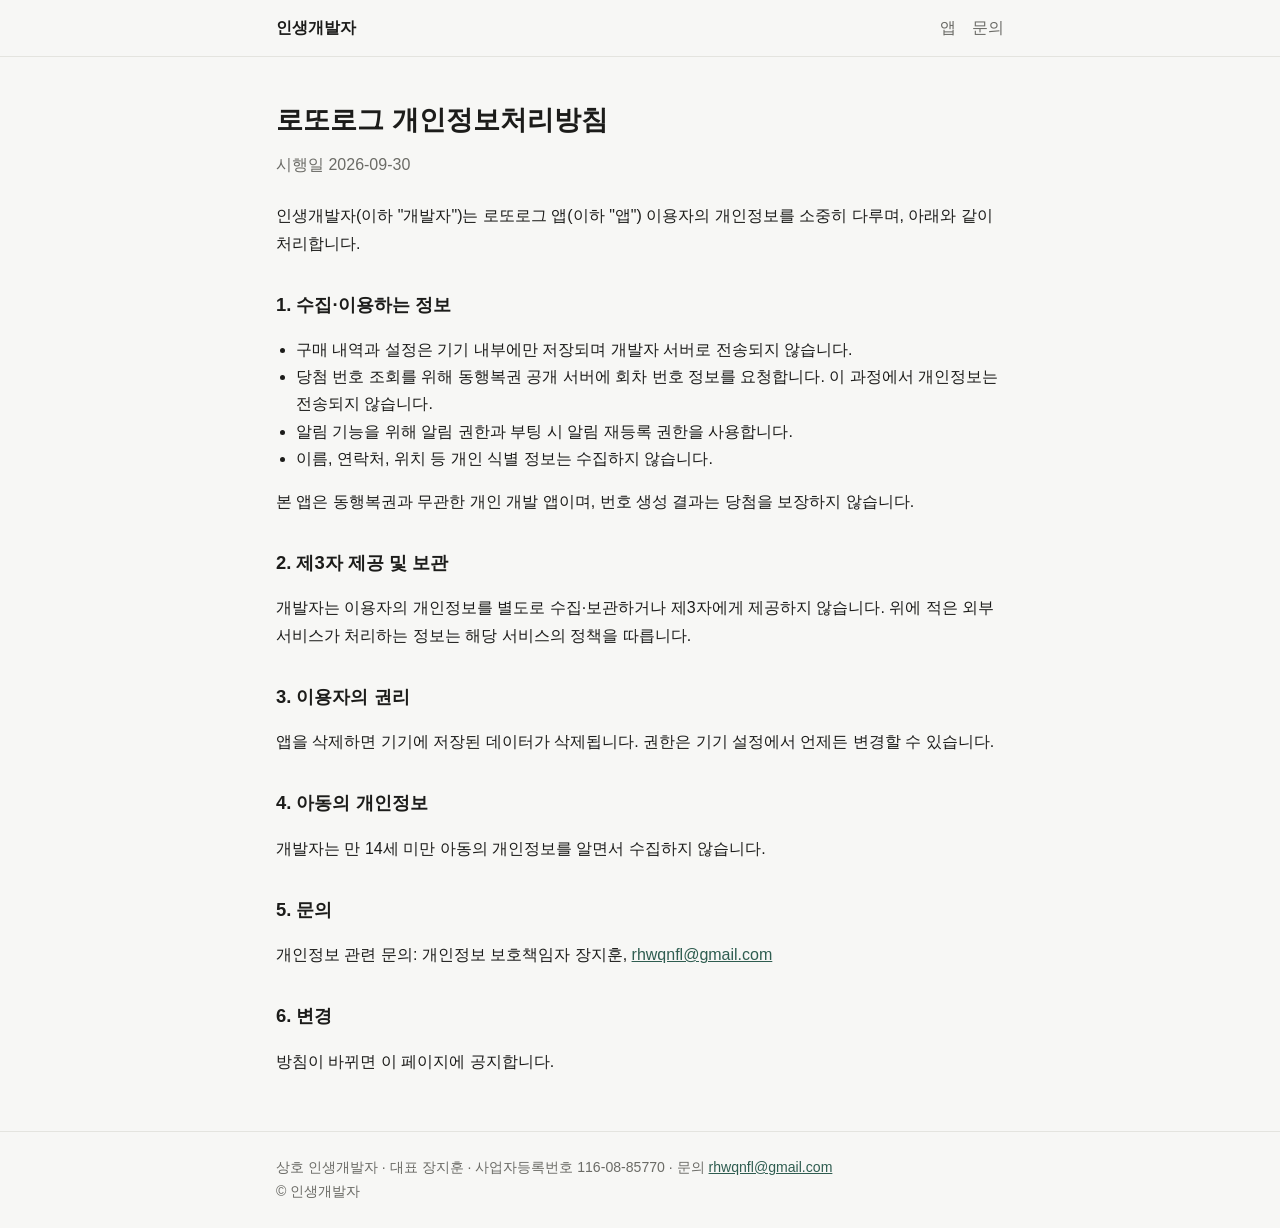
==== privacy/lotto-log/index.html @ 943b0cde "Add developer homepage" ====
<!doctype html><html lang="ko"><head><meta charset="utf-8"><meta name="viewport" content="width=device-width,initial-scale=1">
<title>로또로그 개인정보처리방침 - 인생개발자</title><link rel="stylesheet" href="../../style.css"></head><body>
<header><div class="wrap"><a class="brand" href="../../">인생개발자</a><nav><a href="../../">앱</a><a href="../../contact/">문의</a></nav></div></header>
<main class="wrap"><h1>로또로그 개인정보처리방침</h1>
<p class="lead">시행일 2026-09-30</p>
<p>인생개발자(이하 "개발자")는 로또로그 앱(이하 "앱") 이용자의 개인정보를 소중히 다루며, 아래와 같이 처리합니다.</p>
<h2>1. 수집·이용하는 정보</h2><ul><li>구매 내역과 설정은 기기 내부에만 저장되며 개발자 서버로 전송되지 않습니다.</li><li>당첨 번호 조회를 위해 동행복권 공개 서버에 회차 번호 정보를 요청합니다. 이 과정에서 개인정보는 전송되지 않습니다.</li><li>알림 기능을 위해 알림 권한과 부팅 시 알림 재등록 권한을 사용합니다.</li><li>이름, 연락처, 위치 등 개인 식별 정보는 수집하지 않습니다.</li></ul><p>본 앱은 동행복권과 무관한 개인 개발 앱이며, 번호 생성 결과는 당첨을 보장하지 않습니다.</p>
<h2>2. 제3자 제공 및 보관</h2><p>개발자는 이용자의 개인정보를 별도로 수집·보관하거나 제3자에게 제공하지 않습니다. 위에 적은 외부 서비스가 처리하는 정보는 해당 서비스의 정책을 따릅니다.</p>
<h2>3. 이용자의 권리</h2><p>앱을 삭제하면 기기에 저장된 데이터가 삭제됩니다. 권한은 기기 설정에서 언제든 변경할 수 있습니다.</p>
<h2>4. 아동의 개인정보</h2><p>개발자는 만 14세 미만 아동의 개인정보를 알면서 수집하지 않습니다.</p>
<h2>5. 문의</h2><p>개인정보 관련 문의: 개인정보 보호책임자 장지훈, <a href="mailto:rhwqnfl@gmail.com">rhwqnfl@gmail.com</a></p>
<h2>6. 변경</h2><p>방침이 바뀌면 이 페이지에 공지합니다.</p></main>
<footer><div class="wrap">상호 인생개발자 · 대표 장지훈 · 사업자등록번호 116-08-85770 · 문의 <a href="mailto:rhwqnfl@gmail.com">rhwqnfl@gmail.com</a><br>© 인생개발자</div></footer></body></html>
---- style.css ----
:root{--bg:#f7f7f5;--fg:#1c1c1a;--muted:#6b6b66;--card:#fff;--line:#e4e4df;--accent:#2f5d50}
@media(prefers-color-scheme:dark){:root{--bg:#161715;--fg:#ececE8;--muted:#9a9a93;--card:#1f201e;--line:#2c2d2a;--accent:#7fbfa8}}
*{box-sizing:border-box}body{margin:0;background:var(--bg);color:var(--fg);font:16px/1.7 -apple-system,"Apple SD Gothic Neo","Noto Sans KR",sans-serif}
.wrap{max-width:760px;margin:0 auto;padding:0 16px}
header{border-bottom:1px solid var(--line)}header .wrap{display:flex;justify-content:space-between;align-items:center;height:56px}
header a{color:var(--fg);text-decoration:none}.brand{font-weight:700}nav a{margin-left:16px;color:var(--muted)}
h1{font-size:1.7rem;margin:40px 0 8px}h2{font-size:1.15rem;margin:32px 0 8px}p.lead{color:var(--muted);margin:0 0 24px}
.card{display:flex;gap:16px;align-items:center;background:var(--card);border:1px solid var(--line);border-radius:14px;padding:16px;margin:12px 0;color:inherit;text-decoration:none}
.card img,.ph{width:64px;height:64px;border-radius:14px;flex:none;object-fit:cover;background:var(--line)}
.card b{display:block}.card span{color:var(--muted);font-size:.92rem}
ul{padding-left:20px}a{color:var(--accent)}
.shots{display:flex;gap:10px;overflow-x:auto;padding-bottom:8px}.shots img{height:320px;border-radius:10px;border:1px solid var(--line)}
table{border-collapse:collapse;width:100%}td{border-bottom:1px solid var(--line);padding:10px 4px;vertical-align:top}td:first-child{color:var(--muted);width:130px}
footer{border-top:1px solid var(--line);margin-top:56px;padding:24px 0;color:var(--muted);font-size:.88rem}
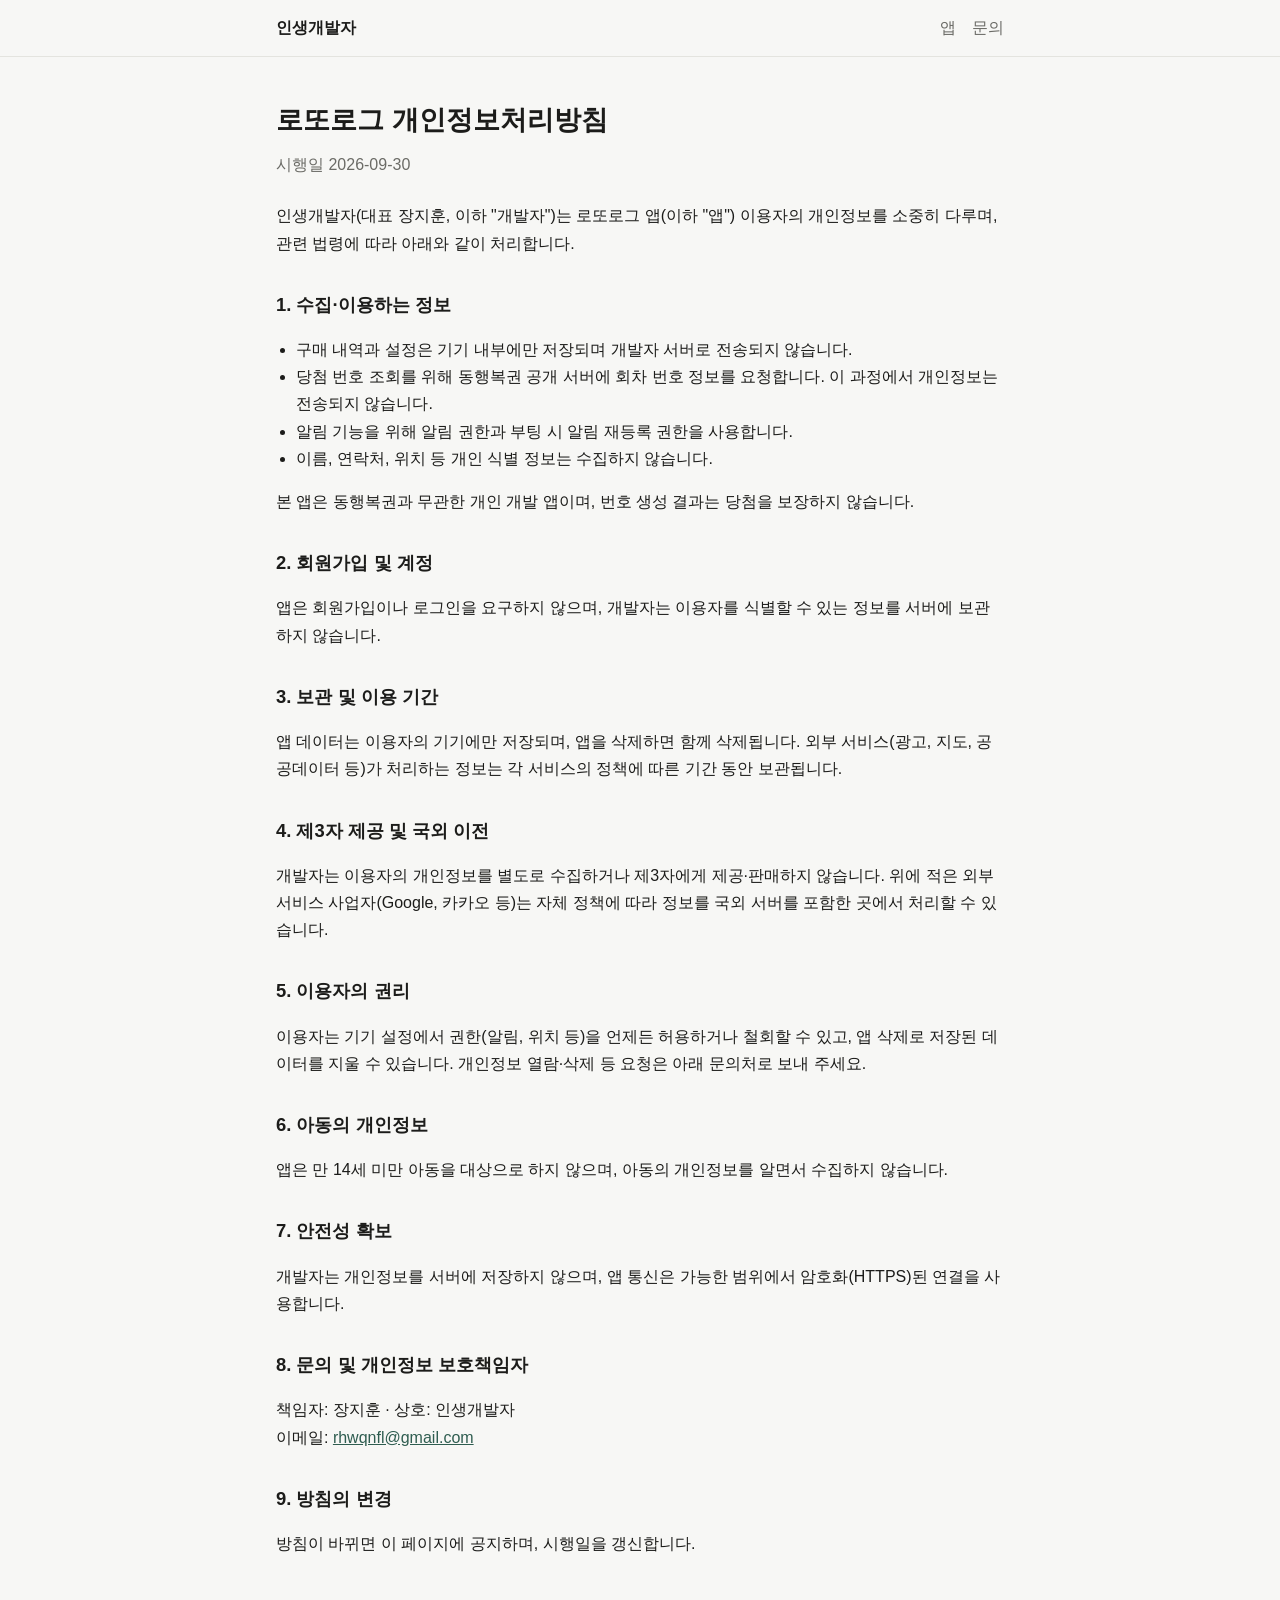
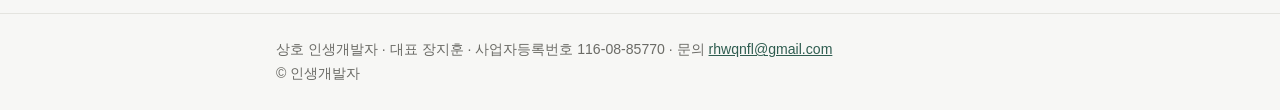
==== commit 5d120883: "Unify contact email, replace privacy.html with fuller policy" ====
--- a/privacy/lotto-log/index.html
+++ b/privacy/lotto-log/index.html
@@ -3,11 +3,14 @@
 <header><div class="wrap"><a class="brand" href="../../">인생개발자</a><nav><a href="../../">앱</a><a href="../../contact/">문의</a></nav></div></header>
 <main class="wrap"><h1>로또로그 개인정보처리방침</h1>
 <p class="lead">시행일 2026-09-30</p>
-<p>인생개발자(이하 "개발자")는 로또로그 앱(이하 "앱") 이용자의 개인정보를 소중히 다루며, 아래와 같이 처리합니다.</p>
+<p>인생개발자(대표 장지훈, 이하 "개발자")는 로또로그 앱(이하 "앱") 이용자의 개인정보를 소중히 다루며, 관련 법령에 따라 아래와 같이 처리합니다.</p>
 <h2>1. 수집·이용하는 정보</h2><ul><li>구매 내역과 설정은 기기 내부에만 저장되며 개발자 서버로 전송되지 않습니다.</li><li>당첨 번호 조회를 위해 동행복권 공개 서버에 회차 번호 정보를 요청합니다. 이 과정에서 개인정보는 전송되지 않습니다.</li><li>알림 기능을 위해 알림 권한과 부팅 시 알림 재등록 권한을 사용합니다.</li><li>이름, 연락처, 위치 등 개인 식별 정보는 수집하지 않습니다.</li></ul><p>본 앱은 동행복권과 무관한 개인 개발 앱이며, 번호 생성 결과는 당첨을 보장하지 않습니다.</p>
-<h2>2. 제3자 제공 및 보관</h2><p>개발자는 이용자의 개인정보를 별도로 수집·보관하거나 제3자에게 제공하지 않습니다. 위에 적은 외부 서비스가 처리하는 정보는 해당 서비스의 정책을 따릅니다.</p>
-<h2>3. 이용자의 권리</h2><p>앱을 삭제하면 기기에 저장된 데이터가 삭제됩니다. 권한은 기기 설정에서 언제든 변경할 수 있습니다.</p>
-<h2>4. 아동의 개인정보</h2><p>개발자는 만 14세 미만 아동의 개인정보를 알면서 수집하지 않습니다.</p>
-<h2>5. 문의</h2><p>개인정보 관련 문의: 개인정보 보호책임자 장지훈, <a href="mailto:rhwqnfl@gmail.com">rhwqnfl@gmail.com</a></p>
-<h2>6. 변경</h2><p>방침이 바뀌면 이 페이지에 공지합니다.</p></main>
+<h2>2. 회원가입 및 계정</h2><p>앱은 회원가입이나 로그인을 요구하지 않으며, 개발자는 이용자를 식별할 수 있는 정보를 서버에 보관하지 않습니다.</p>
+<h2>3. 보관 및 이용 기간</h2><p>앱 데이터는 이용자의 기기에만 저장되며, 앱을 삭제하면 함께 삭제됩니다. 외부 서비스(광고, 지도, 공공데이터 등)가 처리하는 정보는 각 서비스의 정책에 따른 기간 동안 보관됩니다.</p>
+<h2>4. 제3자 제공 및 국외 이전</h2><p>개발자는 이용자의 개인정보를 별도로 수집하거나 제3자에게 제공·판매하지 않습니다. 위에 적은 외부 서비스 사업자(Google, 카카오 등)는 자체 정책에 따라 정보를 국외 서버를 포함한 곳에서 처리할 수 있습니다.</p>
+<h2>5. 이용자의 권리</h2><p>이용자는 기기 설정에서 권한(알림, 위치 등)을 언제든 허용하거나 철회할 수 있고, 앱 삭제로 저장된 데이터를 지울 수 있습니다. 개인정보 열람·삭제 등 요청은 아래 문의처로 보내 주세요.</p>
+<h2>6. 아동의 개인정보</h2><p>앱은 만 14세 미만 아동을 대상으로 하지 않으며, 아동의 개인정보를 알면서 수집하지 않습니다.</p>
+<h2>7. 안전성 확보</h2><p>개발자는 개인정보를 서버에 저장하지 않으며, 앱 통신은 가능한 범위에서 암호화(HTTPS)된 연결을 사용합니다.</p>
+<h2>8. 문의 및 개인정보 보호책임자</h2><p>책임자: 장지훈 · 상호: 인생개발자<br>이메일: <a href="mailto:rhwqnfl@gmail.com">rhwqnfl@gmail.com</a></p>
+<h2>9. 방침의 변경</h2><p>방침이 바뀌면 이 페이지에 공지하며, 시행일을 갱신합니다.</p></main>
 <footer><div class="wrap">상호 인생개발자 · 대표 장지훈 · 사업자등록번호 116-08-85770 · 문의 <a href="mailto:rhwqnfl@gmail.com">rhwqnfl@gmail.com</a><br>© 인생개발자</div></footer></body></html>
